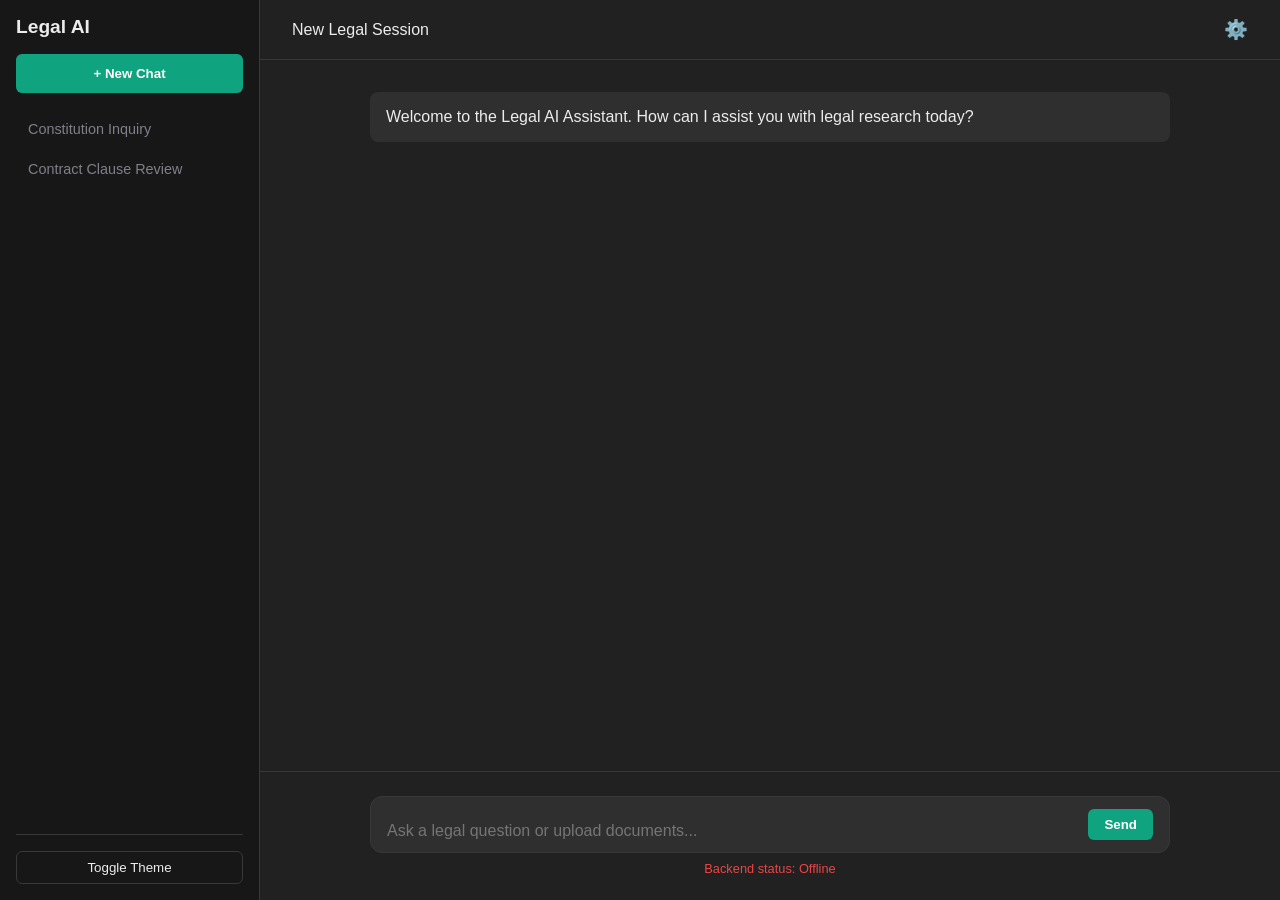
==== frontend/index.html @ 2875ae91 "feat: add JWT authentication" ====
<!DOCTYPE html>
<html lang="en" data-theme="dark">
<head>
    <meta charset="UTF-8">
    <meta name="viewport" content="width=device-width, initial-scale=1.0">
    <title>Legal AI Assistant</title>
    <link rel="stylesheet" href="./css/themes.css">
    <link rel="stylesheet" href="./css/main.css">
</head>
<body>
    <div class="app-container">
        <aside class="sidebar">
            <div class="sidebar-header">
                <h2>Legal AI</h2>
                <button id="new-chat-btn" class="btn-primary">+ New Chat</button>
            </div>
            <div class="sidebar-history">
                <div class="history-item">Constitution Inquiry</div>
                <div class="history-item">Contract Clause Review</div>
            </div>
            <div class="sidebar-footer">
                <button id="theme-toggle-btn" class="btn-secondary">Toggle Theme</button>
            </div>
        </aside>
        
        <main class="main-content">
            <header class="top-nav">
                <h1 id="chat-title">New Legal Session</h1>
                <button id="settings-btn" class="btn-icon" aria-label="Settings">⚙️</button>
            </header>
            
            <div id="chat-window" class="chat-window">
                <div class="message assistant-message">
                    <div class="message-content">
                        Welcome to the Legal AI Assistant. How can I assist you with legal research today?
                    </div>
                </div>
            </div>
            
            <div class="input-container">
                <div class="input-wrapper">
                    <textarea id="user-input" placeholder="Ask a legal question or upload documents..." rows="1"></textarea>
                    <button id="send-btn" class="btn-send" aria-label="Send Message">Send</button>
                </div>
                <div id="status-indicator" class="status-indicator">Backend status: Checking...</div>
            </div>
        </main>
    </div>

    <script type="module" src="./js/app.js"></script>
</body>
</html>
---- frontend/css/themes.css ----
:root[data-theme="dark"] {
    --bg-sidebar: #171717;
    --bg-main: #212121;
    --bg-input: #2f2f2f;
    --text-primary: #ececec;
    --text-secondary: #8e8e9ae0;
    --border-color: #383838;
    --accent-color: #10a37f;
    --accent-hover: #1a7f64;
    --message-assistant: #2f2f2f;
    --message-user: #171717;
}

:root[data-theme="light"] {
    --bg-sidebar: #f9f9f9;
    --bg-main: #ffffff;
    --bg-input: #f4f4f4;
    --text-primary: #0f0f0f;
    --text-secondary: #606060;
    --border-color: #e0e0e0;
    --accent-color: #10a37f;
    --accent-hover: #1a7f64;
    --message-assistant: #f4f4f4;
    --message-user: #ffffff;
}
---- frontend/css/main.css ----
* {
    box-sizing: border-box;
    margin: 0;
    padding: 0;
    font-family: -apple-system, BlinkMacSystemFont, "Segoe UI", Roboto, Helvetica, Arial, sans-serif;
}

body, html {
    width: 100%;
    height: 100%;
    overflow: hidden;
    background-color: var(--bg-main);
    color: var(--text-primary);
}

.app-container {
    display: flex;
    width: 100vw;
    height: 100vh;
}

.sidebar {
    width: 260px;
    background-color: var(--bg-sidebar);
    border-right: 1px solid var(--border-color);
    display: flex;
    flex-direction: column;
    justify-content: space-between;
    padding: 1rem;
}

.sidebar-header h2 {
    font-size: 1.2rem;
    margin-bottom: 1rem;
}

.btn-primary {
    width: 100%;
    padding: 0.75rem;
    background-color: var(--accent-color);
    color: white;
    border: none;
    border-radius: 6px;
    cursor: pointer;
    font-weight: 600;
}

.btn-primary:hover {
    background-color: var(--accent-hover);
}

.sidebar-history {
    flex: 1;
    overflow-y: auto;
    margin-top: 1rem;
}

.history-item {
    padding: 0.75rem;
    border-radius: 6px;
    cursor: pointer;
    color: var(--text-secondary);
    font-size: 0.9rem;
}

.history-item:hover {
    background-color: var(--border-color);
    color: var(--text-primary);
}

.sidebar-footer {
    border-top: 1px solid var(--border-color);
    padding-top: 1rem;
}

.btn-secondary {
    width: 100%;
    padding: 0.5rem;
    background: transparent;
    color: var(--text-primary);
    border: 1px solid var(--border-color);
    border-radius: 6px;
    cursor: pointer;
}

.main-content {
    flex: 1;
    display: flex;
    flex-direction: column;
    height: 100vh;
    background-color: var(--bg-main);
}

.top-nav {
    height: 60px;
    border-bottom: 1px solid var(--border-color);
    display: flex;
    align-items: center;
    justify-content: space-between;
    padding: 0 2rem;
}

.top-nav h1 {
    font-size: 1rem;
    font-weight: 500;
}

.btn-icon {
    background: transparent;
    border: none;
    font-size: 1.2rem;
    cursor: pointer;
}

.chat-window {
    flex: 1;
    overflow-y: auto;
    padding: 2rem;
    display: flex;
    flex-direction: column;
    gap: 1.5rem;
}

.message {
    max-width: 800px;
    margin: 0 auto;
    width: 100%;
    padding: 1rem;
    border-radius: 8px;
}

.assistant-message {
    background-color: var(--message-assistant);
}

.input-container {
    padding: 1.5rem 2rem;
    background-color: var(--bg-main);
    border-top: 1px solid var(--border-color);
    display: flex;
    flex-direction: column;
    align-items: center;
}

.input-wrapper {
    max-width: 800px;
    width: 100%;
    display: flex;
    background-color: var(--bg-input);
    border: 1px solid var(--border-color);
    border-radius: 12px;
    padding: 0.75rem 1rem;
    align-items: flex-end;
}

textarea {
    flex: 1;
    background: transparent;
    border: none;
    color: var(--text-primary);
    resize: none;
    outline: none;
    max-height: 200px;
    font-size: 1rem;
}

.btn-send {
    background-color: var(--accent-color);
    color: white;
    border: none;
    padding: 0.5rem 1rem;
    border-radius: 6px;
    cursor: pointer;
    font-weight: 600;
}

.status-indicator {
    margin-top: 0.5rem;
    font-size: 0.8rem;
    color: var(--text-secondary);
}

@media (max-width: 768px) {
    .sidebar {
        display: none;
    }
}
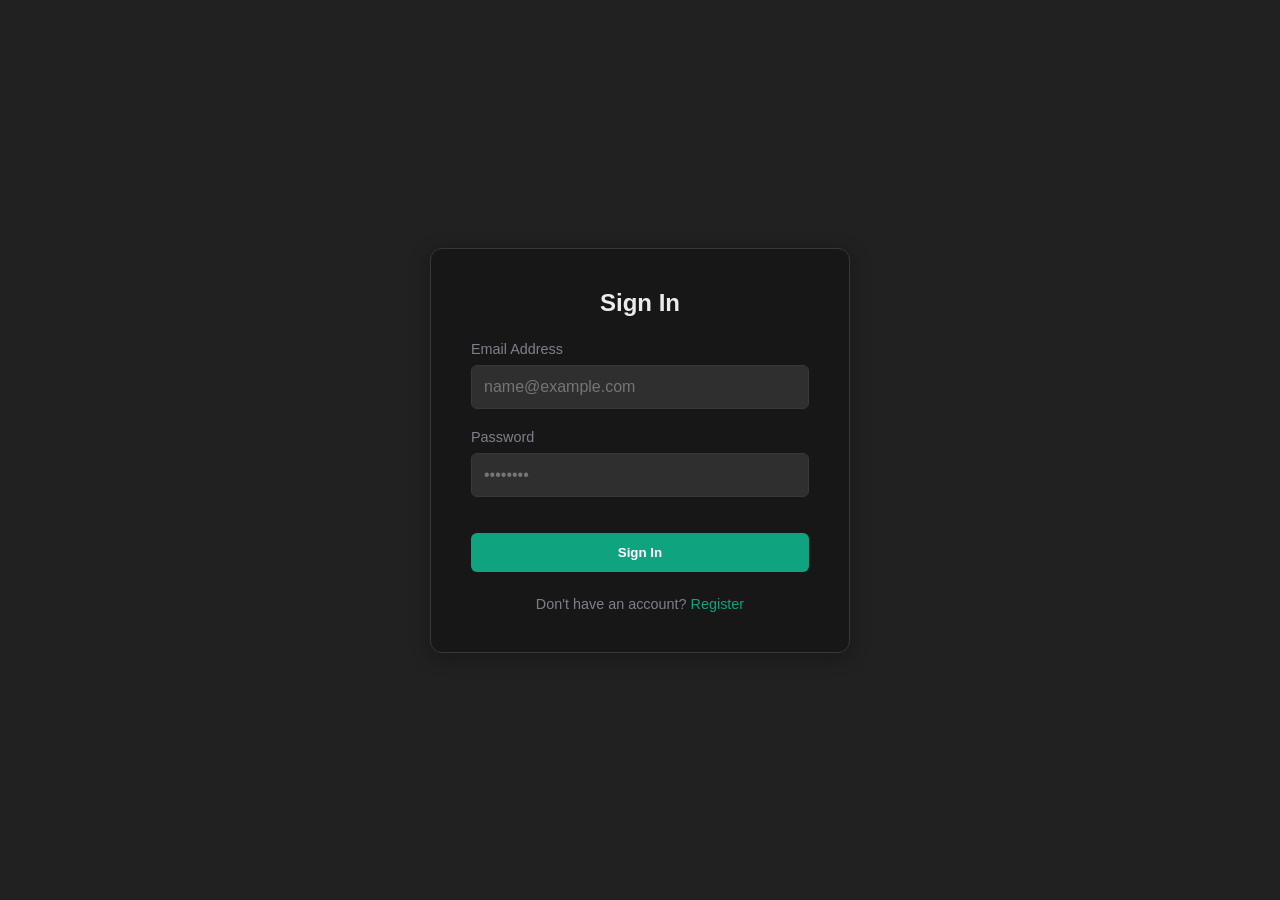
==== commit 262c81df: "chore: commit local working copy" ====
--- a/frontend/index.html
+++ b/frontend/index.html
@@ -1,52 +1,12 @@
 <!DOCTYPE html>
-<html lang="en" data-theme="dark">
+<html lang="en">
 <head>
     <meta charset="UTF-8">
-    <meta name="viewport" content="width=device-width, initial-scale=1.0">
     <title>Legal AI Assistant</title>
-    <link rel="stylesheet" href="./css/themes.css">
-    <link rel="stylesheet" href="./css/main.css">
+    <script>
+        const token = localStorage.getItem('access_token');
+        window.location.replace(token ? 'chat.html' : 'login.html');
+    </script>
 </head>
-<body>
-    <div class="app-container">
-        <aside class="sidebar">
-            <div class="sidebar-header">
-                <h2>Legal AI</h2>
-                <button id="new-chat-btn" class="btn-primary">+ New Chat</button>
-            </div>
-            <div class="sidebar-history">
-                <div class="history-item">Constitution Inquiry</div>
-                <div class="history-item">Contract Clause Review</div>
-            </div>
-            <div class="sidebar-footer">
-                <button id="theme-toggle-btn" class="btn-secondary">Toggle Theme</button>
-            </div>
-        </aside>
-        
-        <main class="main-content">
-            <header class="top-nav">
-                <h1 id="chat-title">New Legal Session</h1>
-                <button id="settings-btn" class="btn-icon" aria-label="Settings">⚙️</button>
-            </header>
-            
-            <div id="chat-window" class="chat-window">
-                <div class="message assistant-message">
-                    <div class="message-content">
-                        Welcome to the Legal AI Assistant. How can I assist you with legal research today?
-                    </div>
-                </div>
-            </div>
-            
-            <div class="input-container">
-                <div class="input-wrapper">
-                    <textarea id="user-input" placeholder="Ask a legal question or upload documents..." rows="1"></textarea>
-                    <button id="send-btn" class="btn-send" aria-label="Send Message">Send</button>
-                </div>
-                <div id="status-indicator" class="status-indicator">Backend status: Checking...</div>
-            </div>
-        </main>
-    </div>
-
-    <script type="module" src="./js/app.js"></script>
-</body>
+<body></body>
 </html>
